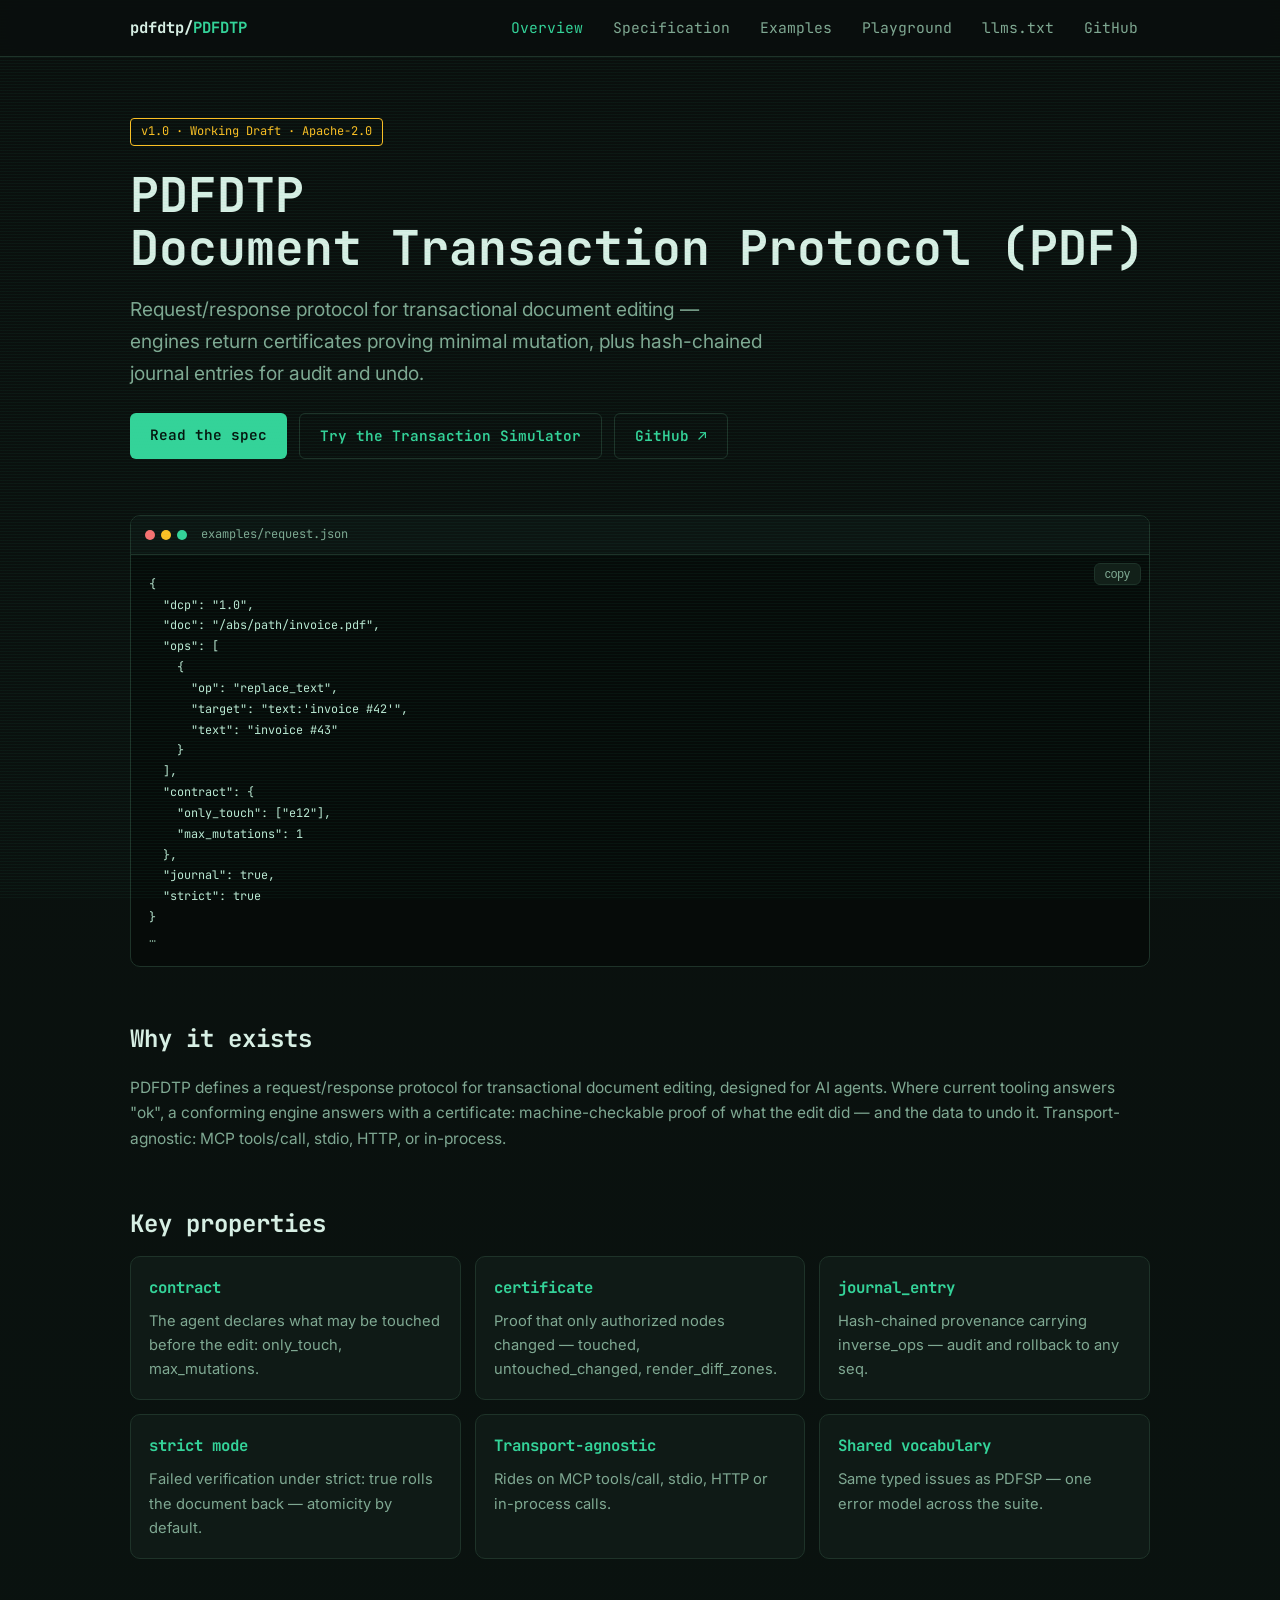
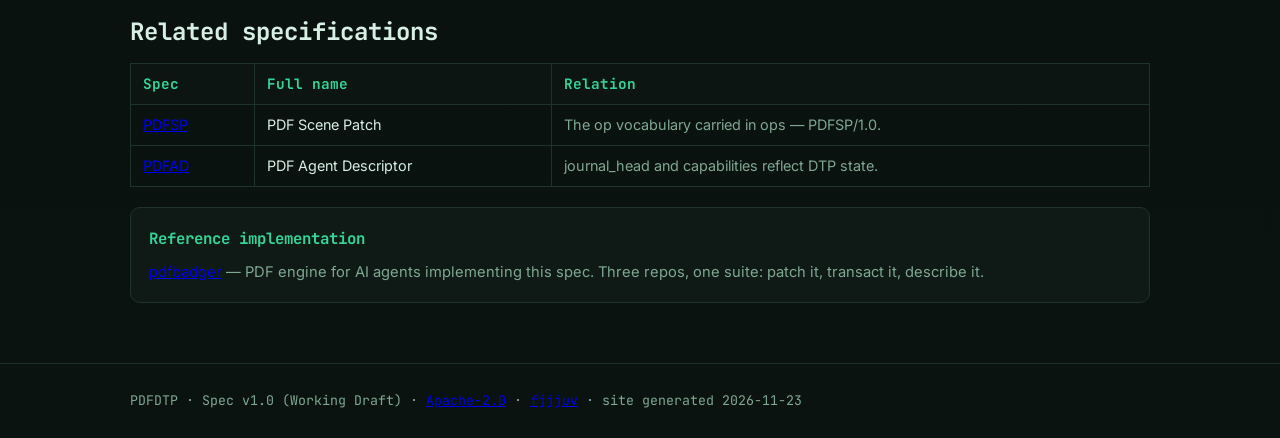
==== index.html @ 7b794528 "site v2: transaction simulator, assets separes, identite ledger" ====
<!DOCTYPE html><html lang="en"><head>
<meta charset="utf-8"><meta name="viewport" content="width=device-width,initial-scale=1">
<title>Document Transaction Protocol (PDF) — PDFDTP specification</title>
<meta name="description" content="Request/response protocol for transactional document editing — engines return certificates proving minimal mutation, plus hash-chained journal entries for audit and undo.">
<meta name="keywords" content="PDF, transaction protocol, certificate, journal, audit, rollback, AI agents, MCP, specification, pdfdtp">
<meta name="author" content="fjjjuv">
<meta name="robots" content="index,follow,max-image-preview:large">
<link rel="canonical" href="https://fjjjuv.github.io/pdfdtp/">
<meta property="og:type" content="article"><meta property="og:title" content="Document Transaction Protocol (PDF) — PDFDTP specification">
<meta property="og:description" content="Request/response protocol for transactional document editing — engines return certificates proving minimal mutation, plus hash-chained journal entries for audit and undo."><meta property="og:url" content="https://fjjjuv.github.io/pdfdtp/">
<meta name="twitter:card" content="summary"><meta name="twitter:title" content="Document Transaction Protocol (PDF) — PDFDTP specification">
<script type="application/ld+json">{"@context":"https://schema.org","@type":"TechArticle","headline":"Document Transaction Protocol (PDF)","description":"Request/response protocol for transactional document editing — engines return certificates proving minimal mutation, plus hash-chained journal entries for audit and undo.","author":{"@type":"Person","name":"fjjjuv","url":"https://github.com/fjjjuv"},"license":"https://www.apache.org/licenses/LICENSE-2.0","codeRepository":"https://github.com/fjjjuv/pdfdtp","version":"1.0","inLanguage":"en"}</script>
<link rel="stylesheet" href="assets/style.css">
<link rel="preconnect" href="https://fonts.googleapis.com">
<link href="https://fonts.googleapis.com/css2?family=Inter:wght@400;600;700&family=JetBrains+Mono:wght@400;700&display=swap" rel="stylesheet">
</head><body>
<nav><div class="wrap"><a class="brand" href="index.html"><b>pdfdtp/</b>PDFDTP</a><div class="spacer"></div><a class="link active" href="index.html">Overview</a><a class="link" href="spec.html">Specification</a><a class="link" href="examples.html">Examples</a><a class="link" href="playground.html">Playground</a><a class="link" href="llms.txt">llms.txt</a><a class="link" href="https://github.com/fjjjuv/pdfdtp">GitHub</a><button class="burger" aria-label="menu">≡</button></div></nav>
<header class="hero"><div class="wrap">
<div class="kicker" style="display:none"></div>
<div class="badge">v1.0 · Working Draft · Apache-2.0</div>
<h1>PDFDTP<br><span class="grad">Document Transaction Protocol (PDF)</span></h1>
<p class="lede">Request/response protocol for transactional document editing — engines return certificates proving minimal mutation, plus hash-chained journal entries for audit and undo.</p>
<div class="cta"><a class="btn pri" href="spec.html">Read the spec</a><a class="btn sec" href="playground.html">Try the Transaction Simulator</a><a class="btn sec" href="https://github.com/fjjjuv/pdfdtp">GitHub ↗</a></div>
</div></header>
<section class="wrap"><div class="term"><div class="bar"><span class="dot" style="background:#f87171"></span><span class="dot" style="background:#fbbf24"></span><span class="dot" style="background:#34d399"></span><span style="margin-left:8px">examples/request.json</span></div><pre><code>{
  "dcp": "1.0",
  "doc": "/abs/path/invoice.pdf",
  "ops": [
    {
      "op": "replace_text",
      "target": "text:'invoice #42'",
      "text": "invoice #43"
    }
  ],
  "contract": {
    "only_touch": ["e12"],
    "max_mutations": 1
  },
  "journal": true,
  "strict": true
}&nbsp;
<span class='mut'>…</span></code></pre></div></section>
<section class="wrap"><h2>Why it exists</h2><p class="mut">PDFDTP defines a request/response protocol for transactional document editing, designed for AI agents. Where current tooling answers "ok", a conforming engine answers with a certificate: machine-checkable proof of what the edit did — and the data to undo it. Transport-agnostic: MCP tools/call, stdio, HTTP, or in-process.</p>
<h2>Key properties</h2><div class="grid"><div class="card"><h3>contract</h3><p>The agent declares what may be touched before the edit: only_touch, max_mutations.</p></div><div class="card"><h3>certificate</h3><p>Proof that only authorized nodes changed — touched, untouched_changed, render_diff_zones.</p></div><div class="card"><h3>journal_entry</h3><p>Hash-chained provenance carrying inverse_ops — audit and rollback to any seq.</p></div><div class="card"><h3>strict mode</h3><p>Failed verification under strict: true rolls the document back — atomicity by default.</p></div><div class="card"><h3>Transport-agnostic</h3><p>Rides on MCP tools/call, stdio, HTTP or in-process calls.</p></div><div class="card"><h3>Shared vocabulary</h3><p>Same typed issues as PDFSP — one error model across the suite.</p></div></div></section>
<section class="wrap"><h2>Related specifications</h2><div class="tblwrap"><table><tr><th>Spec</th><th>Full name</th><th>Relation</th></tr><tr><td><a href="https://github.com/fjjjuv/pdfsp">PDFSP</a></td><td>PDF Scene Patch</td><td class="mut">The op vocabulary carried in ops — PDFSP/1.0.</td></tr><tr><td><a href="https://github.com/fjjjuv/pdfad">PDFAD</a></td><td>PDF Agent Descriptor</td><td class="mut">journal_head and capabilities reflect DTP state.</td></tr></table></div>
<div class="card" style="margin-top:20px"><h3>Reference implementation</h3><p><a href="https://github.com/fjjjuv/pdfbadger">pdfbadger</a> — PDF engine for AI agents implementing this spec. Three repos, one suite: patch it, transact it, describe it.</p></div></section>
<footer><div class="wrap">PDFDTP · Spec v1.0 (Working Draft) · <a href="https://github.com/fjjjuv/pdfdtp/blob/main/LICENSE">Apache-2.0</a> · <a href="https://github.com/fjjjuv">fjjjuv</a> · site generated 2026-11-23</div></footer>
<script src="assets/main.js"></script></body></html>
---- assets/style.css ----
:root{
  --bg:#0a0f0d; --card:#0f1a16; --bd:#1e3329; --fg:#d7efe4; --mut:#7fa892;
  --acc:#34d399; --acc2:#fbbf24; --err:#f87171;
  --mono:'JetBrains Mono',ui-monospace,SFMono-Regular,Menlo,Consolas,monospace;
}
*{box-sizing:border-box}
body{margin:0;font:15.5px/1.65 'Inter',-apple-system,Segoe UI,Roboto,sans-serif;color:var(--fg);
  background:linear-gradient(180deg,#0a0f0d 0%,#0a1310 100%)}
body::before{content:"";position:fixed;inset:0;pointer-events:none;opacity:.05;
  background:repeating-linear-gradient(0deg,transparent 0 2px,#34d399 2px 3px)}
.wrap{max-width:1060px;margin:0 auto;padding:0 20px}
nav{position:sticky;top:0;z-index:50;background:rgba(10,15,13,.85);backdrop-filter:blur(10px);border-bottom:1px solid var(--bd)}
nav .wrap{display:flex;align-items:center;gap:6px;height:56px}
.brand{font-family:var(--mono);font-weight:700;color:var(--acc);text-decoration:none}
.brand b{color:var(--fg)}
nav a.link{color:var(--mut);text-decoration:none;padding:6px 12px;border-radius:6px;font-size:.92rem;font-family:var(--mono)}
nav a.link:hover{color:var(--acc)}nav a.link.active{color:var(--acc)}
.spacer{flex:1}
.burger{display:none;background:none;border:1px solid var(--bd);border-radius:6px;color:var(--fg);font-size:1.2rem;padding:4px 10px;cursor:pointer}
.hero{padding:60px 0 36px}
.prompt{font-family:var(--mono);color:var(--acc);font-size:.85rem;margin-bottom:10px}
.badge{display:inline-block;font-family:var(--mono);font-size:.75rem;color:var(--acc2);border:1px solid var(--acc2);border-radius:4px;padding:3px 10px;margin-bottom:14px}
h1{font-size:clamp(2rem,5vw,3rem);line-height:1.1;margin:.2em 0;font-family:var(--mono)}
h1 .acc{color:var(--acc)}
.lede{color:var(--mut);font-size:clamp(1rem,2.4vw,1.2rem);max-width:640px}
.cta{display:flex;gap:12px;margin-top:24px;flex-wrap:wrap}
.btn{display:inline-block;padding:10px 20px;border-radius:6px;text-decoration:none;font-family:var(--mono);font-weight:600;font-size:.9rem;transition:.15s}
.btn.pri{background:var(--acc);color:#04140d}
.btn.sec{border:1px solid var(--bd);color:var(--acc)}
.btn:hover{transform:translateY(-2px)}
.grid{display:grid;gap:14px;grid-template-columns:repeat(auto-fit,minmax(250px,1fr))}
.card{background:var(--card);border:1px solid var(--bd);border-radius:10px;padding:18px}
.card h3{margin:0 0 8px;font-size:.98rem;color:var(--acc);font-family:var(--mono)}
.card p{margin:0;color:var(--mut);font-size:.92rem}
.term{background:#060b09;border:1px solid var(--bd);border-radius:10px;overflow:hidden;margin:20px 0}
.term .bar{display:flex;align-items:center;gap:6px;padding:9px 14px;background:#0c1512;border-bottom:1px solid var(--bd);font-family:var(--mono);font-size:.75rem;color:var(--mut)}
.term .dot{width:10px;height:10px;border-radius:50%}
pre{margin:0;padding:18px;overflow:auto;font-size:.84rem;line-height:1.55;color:#b9e8d2}
code,pre{font-family:var(--mono)}
code{background:#122019;padding:.15em .4em;border-radius:4px;font-size:.88em}
pre code{background:none;padding:0}
h2{font-size:1.5rem;margin:2.2em 0 .5em;font-family:var(--mono)}
.mut{color:var(--mut)}
.tblwrap{overflow-x:auto}
table{border-collapse:collapse;width:100%;font-size:.9rem}
td,th{border:1px solid var(--bd);padding:8px 12px;text-align:left;vertical:top}
th{background:#0c1512;color:var(--acc);font-family:var(--mono)}
footer{margin-top:60px;border-top:1px solid var(--bd);padding:26px 0;color:var(--mut);font-size:.83rem;font-family:var(--mono)}
.layout{display:grid;grid-template-columns:230px 1fr;gap:40px;padding-top:30px}
.toc{position:sticky;top:76px;align-self:start;max-height:calc(100vh - 96px);overflow:auto;font-size:.83rem;font-family:var(--mono)}
.toc a{display:block;color:var(--mut);text-decoration:none;padding:4px 10px;border-left:2px solid var(--bd)}
.toc a.on{color:var(--acc);border-left-color:var(--acc)}
.toc a.l3{padding-left:24px;font-size:.8rem}
article h2{border-bottom:1px solid var(--bd);padding-bottom:.3rem}
article a{color:var(--acc)}
.copy{position:relative}
.copy button{position:absolute;top:8px;right:8px;background:#122019;border:1px solid var(--bd);color:var(--mut);border-radius:6px;padding:3px 10px;font-size:.75rem;cursor:pointer}
.copy button:hover{color:var(--fg)}
.flow{display:flex;flex-direction:column;gap:10px;margin:22px 0}
.fstep{display:flex;align-items:center;gap:14px;border:1px solid var(--bd);border-radius:8px;padding:12px 16px;transition:.35s;opacity:.45}
.fstep .n{font-family:var(--mono);color:var(--mut);font-size:.8rem;min-width:26px}
.fstep.on{opacity:1;border-color:var(--acc);box-shadow:0 0 16px #34d39922}
.fstep.on .n{color:var(--acc)}
.cert{border:1px solid var(--acc);border-radius:10px;padding:16px;margin-top:16px;display:none}
.cert.show{display:block;animation:pop .4s}
@keyframes pop{from{opacity:0;transform:translateY(8px)}to{opacity:1}}
button.run{background:var(--acc);border:none;color:#04140d;font-family:var(--mono);font-weight:700;padding:12px 24px;border-radius:6px;cursor:pointer;font-size:.95rem}
button.run:disabled{opacity:.5;cursor:default}
@media (max-width:820px){
  .layout{grid-template-columns:1fr}
  .toc{position:static;max-height:none}
  nav a.link{display:none}
  nav.open .wrap{flex-wrap:wrap;padding:8px 0;height:auto}
  nav.open a.link{display:block;width:100%}
  .burger{display:block}
}
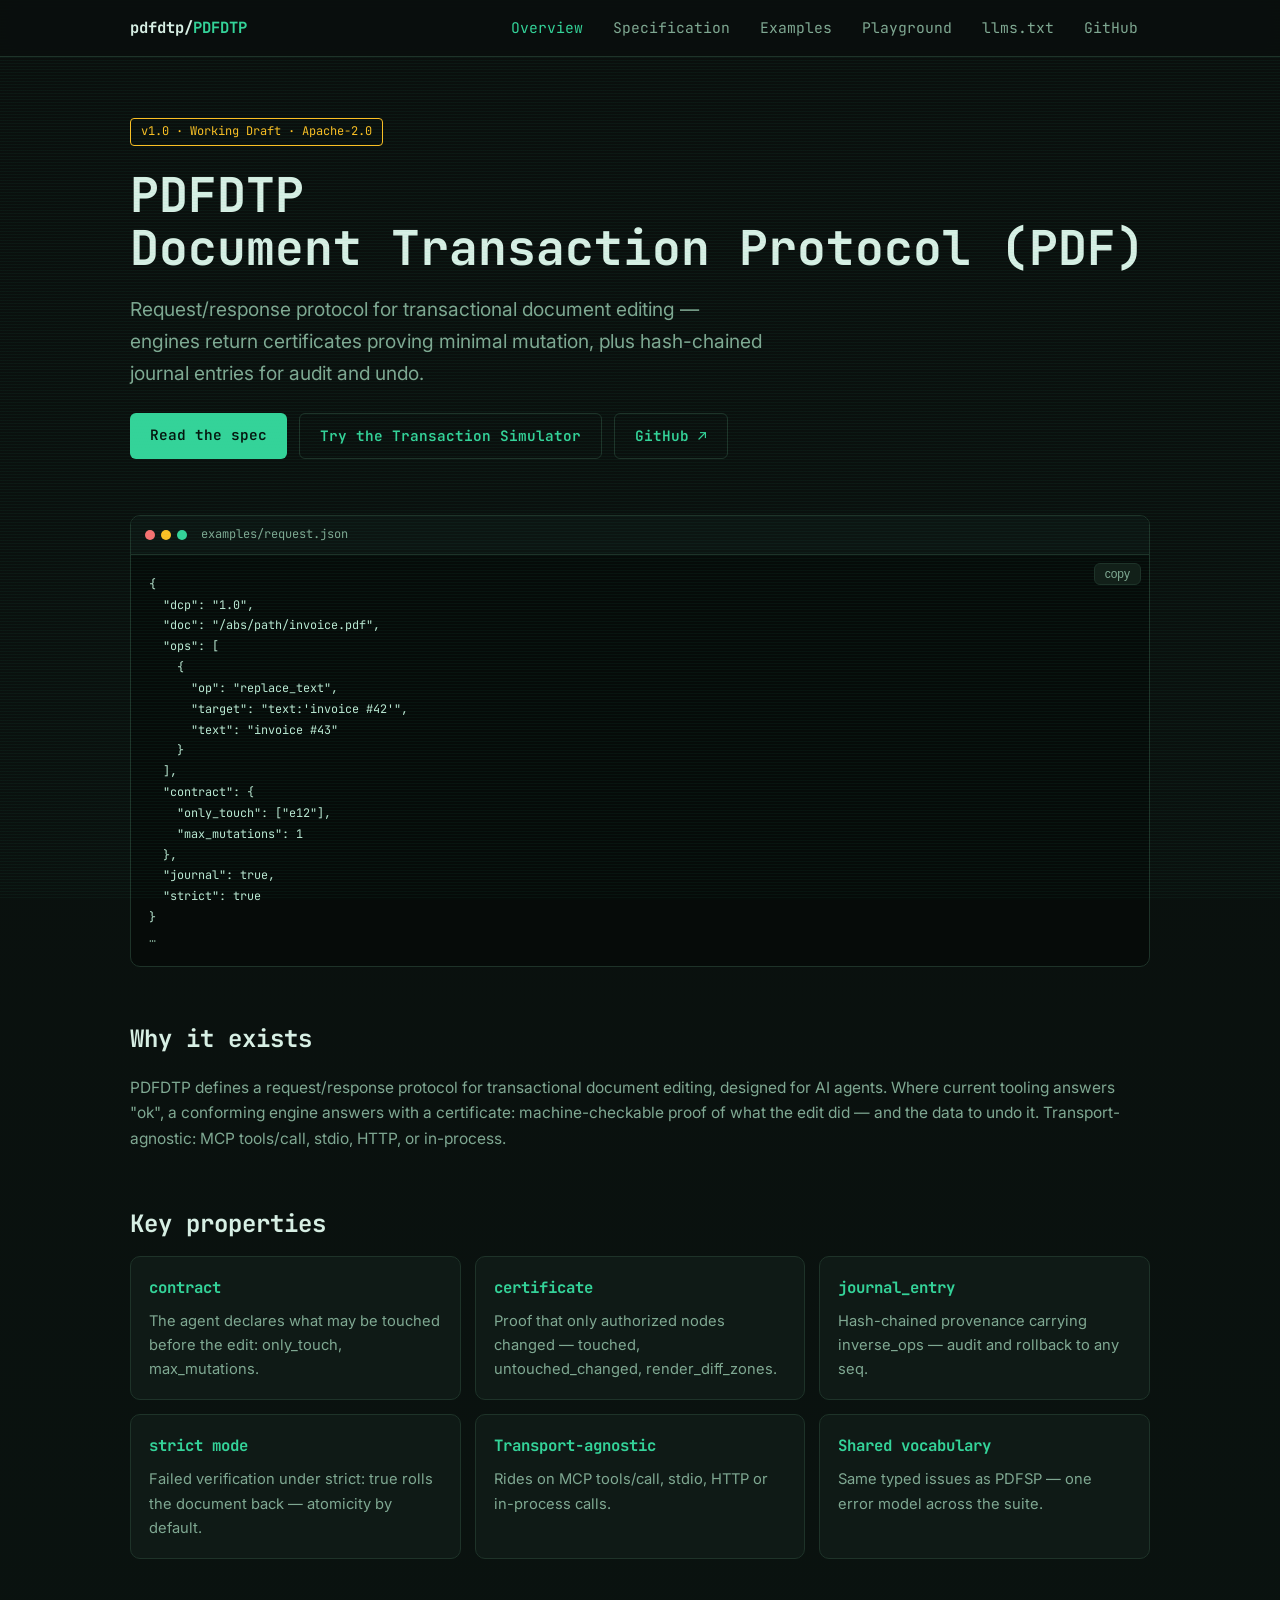
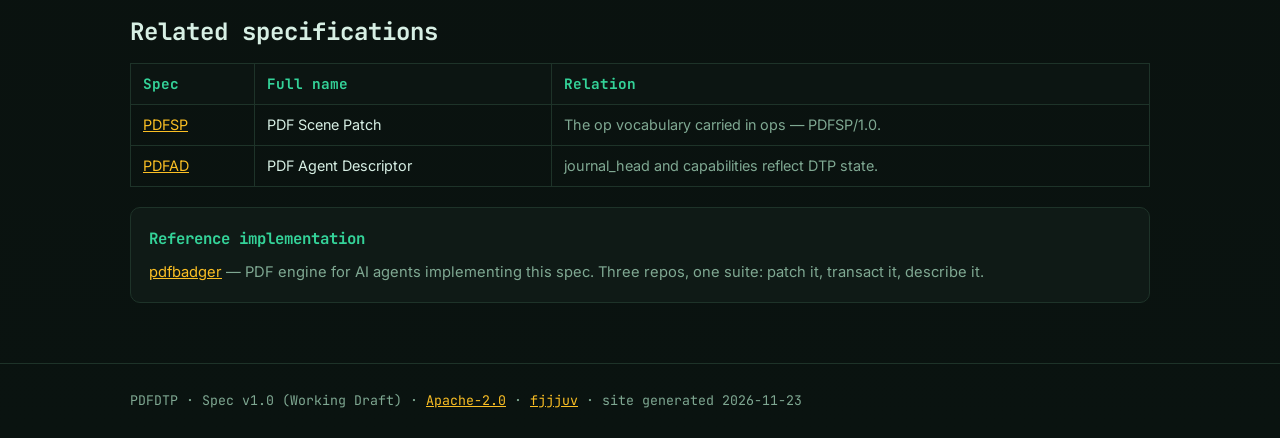
==== commit 00418cc0: "fix: JSON visible sur pdfad (fond sombre), steps lisibles, favicons" ====
--- a/index.html
+++ b/index.html
@@ -1,5 +1,6 @@
 <!DOCTYPE html><html lang="en"><head>
 <meta charset="utf-8"><meta name="viewport" content="width=device-width,initial-scale=1">
+<link rel="icon" href="data:image/svg+xml,%3Csvg xmlns='http://www.w3.org/2000/svg' viewBox='0 0 32 32'%3E%3Crect width='32' height='32' rx='7' fill='%2334d399'/%3E%3Ctext x='16' y='22' font-family='monospace' font-size='17' font-weight='bold' text-anchor='middle' fill='%230a0f14'%3EP%3C/text%3E%3C/svg%3E">
 <title>Document Transaction Protocol (PDF) — PDFDTP specification</title>
 <meta name="description" content="Request/response protocol for transactional document editing — engines return certificates proving minimal mutation, plus hash-chained journal entries for audit and undo.">
 <meta name="keywords" content="PDF, transaction protocol, certificate, journal, audit, rollback, AI agents, MCP, specification, pdfdtp">
--- a/assets/style.css
+++ b/assets/style.css
@@ -9,6 +9,7 @@
   background:linear-gradient(180deg,#0a0f0d 0%,#0a1310 100%)}
 body::before{content:"";position:fixed;inset:0;pointer-events:none;opacity:.05;
   background:repeating-linear-gradient(0deg,transparent 0 2px,#34d399 2px 3px)}
+a{color:var(--acc2)}a:visited{color:#f59e0b}a:hover{filter:brightness(1.2)}
 .wrap{max-width:1060px;margin:0 auto;padding:0 20px}
 nav{position:sticky;top:0;z-index:50;background:rgba(10,15,13,.85);backdrop-filter:blur(10px);border-bottom:1px solid var(--bd)}
 nav .wrap{display:flex;align-items:center;gap:6px;height:56px}
@@ -53,12 +54,12 @@
 .toc a.on{color:var(--acc);border-left-color:var(--acc)}
 .toc a.l3{padding-left:24px;font-size:.8rem}
 article h2{border-bottom:1px solid var(--bd);padding-bottom:.3rem}
-article a{color:var(--acc)}
+article a{color:var(--acc2)}
 .copy{position:relative}
 .copy button{position:absolute;top:8px;right:8px;background:#122019;border:1px solid var(--bd);color:var(--mut);border-radius:6px;padding:3px 10px;font-size:.75rem;cursor:pointer}
 .copy button:hover{color:var(--fg)}
 .flow{display:flex;flex-direction:column;gap:10px;margin:22px 0}
-.fstep{display:flex;align-items:center;gap:14px;border:1px solid var(--bd);border-radius:8px;padding:12px 16px;transition:.35s;opacity:.45}
+.fstep{display:flex;align-items:center;gap:14px;border:1px solid var(--bd);border-radius:8px;padding:12px 16px;transition:.35s;opacity:.75}
 .fstep .n{font-family:var(--mono);color:var(--mut);font-size:.8rem;min-width:26px}
 .fstep.on{opacity:1;border-color:var(--acc);box-shadow:0 0 16px #34d39922}
 .fstep.on .n{color:var(--acc)}
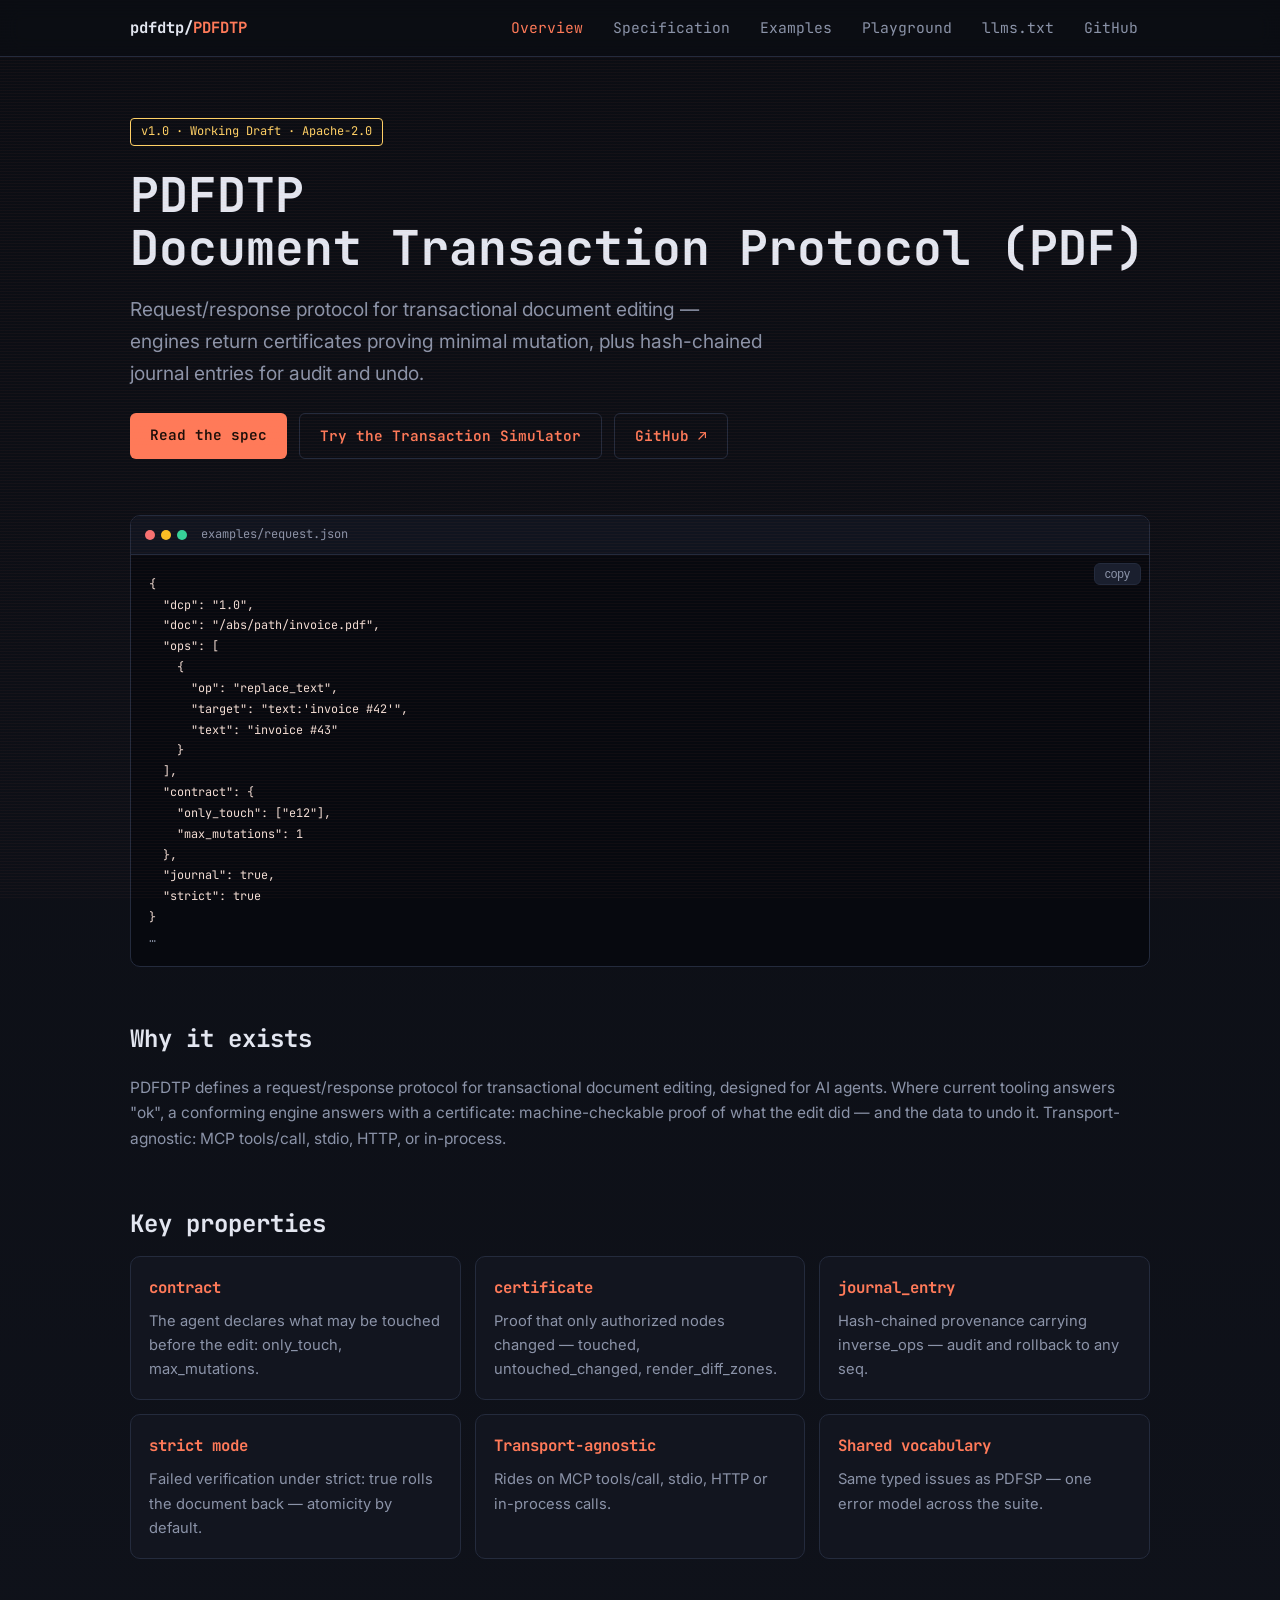
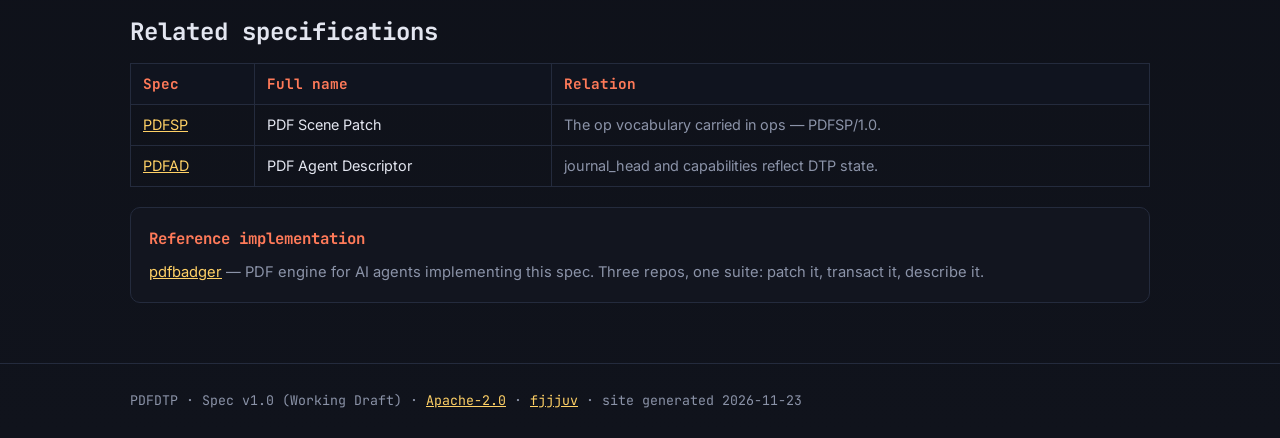
==== commit b245b9aa: "Restyle site: slate + coral theme" ====
--- a/index.html
+++ b/index.html
@@ -1,6 +1,6 @@
 <!DOCTYPE html><html lang="en"><head>
 <meta charset="utf-8"><meta name="viewport" content="width=device-width,initial-scale=1">
-<link rel="icon" href="data:image/svg+xml,%3Csvg xmlns='http://www.w3.org/2000/svg' viewBox='0 0 32 32'%3E%3Crect width='32' height='32' rx='7' fill='%2334d399'/%3E%3Ctext x='16' y='22' font-family='monospace' font-size='17' font-weight='bold' text-anchor='middle' fill='%230a0f14'%3EP%3C/text%3E%3C/svg%3E">
+<link rel="icon" href="data:image/svg+xml,%3Csvg xmlns='http://www.w3.org/2000/svg' viewBox='0 0 32 32'%3E%3Crect width='32' height='32' rx='7' fill='%23ff7a59'/%3E%3Ctext x='16' y='22' font-family='monospace' font-size='17' font-weight='bold' text-anchor='middle' fill='%230a0f14'%3EP%3C/text%3E%3C/svg%3E">
 <title>Document Transaction Protocol (PDF) — PDFDTP specification</title>
 <meta name="description" content="Request/response protocol for transactional document editing — engines return certificates proving minimal mutation, plus hash-chained journal entries for audit and undo.">
 <meta name="keywords" content="PDF, transaction protocol, certificate, journal, audit, rollback, AI agents, MCP, specification, pdfdtp">
@@ -11,7 +11,7 @@
 <meta property="og:description" content="Request/response protocol for transactional document editing — engines return certificates proving minimal mutation, plus hash-chained journal entries for audit and undo."><meta property="og:url" content="https://fjjjuv.github.io/pdfdtp/">
 <meta name="twitter:card" content="summary"><meta name="twitter:title" content="Document Transaction Protocol (PDF) — PDFDTP specification">
 <script type="application/ld+json">{"@context":"https://schema.org","@type":"TechArticle","headline":"Document Transaction Protocol (PDF)","description":"Request/response protocol for transactional document editing — engines return certificates proving minimal mutation, plus hash-chained journal entries for audit and undo.","author":{"@type":"Person","name":"fjjjuv","url":"https://github.com/fjjjuv"},"license":"https://www.apache.org/licenses/LICENSE-2.0","codeRepository":"https://github.com/fjjjuv/pdfdtp","version":"1.0","inLanguage":"en"}</script>
-<link rel="stylesheet" href="assets/style.css">
+<link rel="stylesheet" href="assets/style.css?v=4">
 <link rel="preconnect" href="https://fonts.googleapis.com">
 <link href="https://fonts.googleapis.com/css2?family=Inter:wght@400;600;700&family=JetBrains+Mono:wght@400;700&display=swap" rel="stylesheet">
 </head><body>
--- a/assets/style.css
+++ b/assets/style.css
@@ -1,17 +1,17 @@
 
 :root{
-  --bg:#0a0f0d; --card:#0f1a16; --bd:#1e3329; --fg:#d7efe4; --mut:#7fa892;
-  --acc:#34d399; --acc2:#fbbf24; --err:#f87171;
+  --bg:#0b0d13; --card:#12151f; --bd:#242b3d; --fg:#e3e6f0; --mut:#8b93a8;
+  --acc:#ff7a59; --acc2:#ffd166; --err:#f87171;
   --mono:'JetBrains Mono',ui-monospace,SFMono-Regular,Menlo,Consolas,monospace;
 }
 *{box-sizing:border-box}
 body{margin:0;font:15.5px/1.65 'Inter',-apple-system,Segoe UI,Roboto,sans-serif;color:var(--fg);
-  background:linear-gradient(180deg,#0a0f0d 0%,#0a1310 100%)}
-body::before{content:"";position:fixed;inset:0;pointer-events:none;opacity:.05;
-  background:repeating-linear-gradient(0deg,transparent 0 2px,#34d399 2px 3px)}
-a{color:var(--acc2)}a:visited{color:#f59e0b}a:hover{filter:brightness(1.2)}
+  background:linear-gradient(180deg,#0b0d13 0%,#10131c 100%)}
+body::before{content:"";position:fixed;inset:0;pointer-events:none;opacity:.04;
+  background:repeating-linear-gradient(0deg,transparent 0 2px,#ff7a59 2px 3px)}
+a{color:var(--acc2)}a:visited{color:#eab308}a:hover{filter:brightness(1.15)}
 .wrap{max-width:1060px;margin:0 auto;padding:0 20px}
-nav{position:sticky;top:0;z-index:50;background:rgba(10,15,13,.85);backdrop-filter:blur(10px);border-bottom:1px solid var(--bd)}
+nav{position:sticky;top:0;z-index:50;background:rgba(11,13,19,.85);backdrop-filter:blur(10px);border-bottom:1px solid var(--bd)}
 nav .wrap{display:flex;align-items:center;gap:6px;height:56px}
 .brand{font-family:var(--mono);font-weight:700;color:var(--acc);text-decoration:none}
 .brand b{color:var(--fg)}
@@ -27,26 +27,26 @@
 .lede{color:var(--mut);font-size:clamp(1rem,2.4vw,1.2rem);max-width:640px}
 .cta{display:flex;gap:12px;margin-top:24px;flex-wrap:wrap}
 .btn{display:inline-block;padding:10px 20px;border-radius:6px;text-decoration:none;font-family:var(--mono);font-weight:600;font-size:.9rem;transition:.15s}
-.btn.pri{background:var(--acc);color:#04140d}
+.btn.pri{background:var(--acc);color:#1a0d08}
 .btn.sec{border:1px solid var(--bd);color:var(--acc)}
 .btn:hover{transform:translateY(-2px)}
 .grid{display:grid;gap:14px;grid-template-columns:repeat(auto-fit,minmax(250px,1fr))}
 .card{background:var(--card);border:1px solid var(--bd);border-radius:10px;padding:18px}
 .card h3{margin:0 0 8px;font-size:.98rem;color:var(--acc);font-family:var(--mono)}
 .card p{margin:0;color:var(--mut);font-size:.92rem}
-.term{background:#060b09;border:1px solid var(--bd);border-radius:10px;overflow:hidden;margin:20px 0}
-.term .bar{display:flex;align-items:center;gap:6px;padding:9px 14px;background:#0c1512;border-bottom:1px solid var(--bd);font-family:var(--mono);font-size:.75rem;color:var(--mut)}
+.term{background:#07090f;border:1px solid var(--bd);border-radius:10px;overflow:hidden;margin:20px 0}
+.term .bar{display:flex;align-items:center;gap:6px;padding:9px 14px;background:#10141f;border-bottom:1px solid var(--bd);font-family:var(--mono);font-size:.75rem;color:var(--mut)}
 .term .dot{width:10px;height:10px;border-radius:50%}
-pre{margin:0;padding:18px;overflow:auto;font-size:.84rem;line-height:1.55;color:#b9e8d2}
+pre{margin:0;padding:18px;overflow:auto;font-size:.84rem;line-height:1.55;color:#f2dcd3}
 code,pre{font-family:var(--mono)}
-code{background:#122019;padding:.15em .4em;border-radius:4px;font-size:.88em}
+code{background:#1a1f2e;padding:.15em .4em;border-radius:4px;font-size:.88em}
 pre code{background:none;padding:0}
 h2{font-size:1.5rem;margin:2.2em 0 .5em;font-family:var(--mono)}
 .mut{color:var(--mut)}
 .tblwrap{overflow-x:auto}
 table{border-collapse:collapse;width:100%;font-size:.9rem}
 td,th{border:1px solid var(--bd);padding:8px 12px;text-align:left;vertical:top}
-th{background:#0c1512;color:var(--acc);font-family:var(--mono)}
+th{background:#10141f;color:var(--acc);font-family:var(--mono)}
 footer{margin-top:60px;border-top:1px solid var(--bd);padding:26px 0;color:var(--mut);font-size:.83rem;font-family:var(--mono)}
 .layout{display:grid;grid-template-columns:230px 1fr;gap:40px;padding-top:30px}
 .toc{position:sticky;top:76px;align-self:start;max-height:calc(100vh - 96px);overflow:auto;font-size:.83rem;font-family:var(--mono)}
@@ -56,17 +56,17 @@
 article h2{border-bottom:1px solid var(--bd);padding-bottom:.3rem}
 article a{color:var(--acc2)}
 .copy{position:relative}
-.copy button{position:absolute;top:8px;right:8px;background:#122019;border:1px solid var(--bd);color:var(--mut);border-radius:6px;padding:3px 10px;font-size:.75rem;cursor:pointer}
+.copy button{position:absolute;top:8px;right:8px;background:#1a1f2e;border:1px solid var(--bd);color:var(--mut);border-radius:6px;padding:3px 10px;font-size:.75rem;cursor:pointer}
 .copy button:hover{color:var(--fg)}
 .flow{display:flex;flex-direction:column;gap:10px;margin:22px 0}
 .fstep{display:flex;align-items:center;gap:14px;border:1px solid var(--bd);border-radius:8px;padding:12px 16px;transition:.35s;opacity:.75}
 .fstep .n{font-family:var(--mono);color:var(--mut);font-size:.8rem;min-width:26px}
-.fstep.on{opacity:1;border-color:var(--acc);box-shadow:0 0 16px #34d39922}
+.fstep.on{opacity:1;border-color:var(--acc);box-shadow:0 0 16px #ff7a5929}
 .fstep.on .n{color:var(--acc)}
 .cert{border:1px solid var(--acc);border-radius:10px;padding:16px;margin-top:16px;display:none}
 .cert.show{display:block;animation:pop .4s}
 @keyframes pop{from{opacity:0;transform:translateY(8px)}to{opacity:1}}
-button.run{background:var(--acc);border:none;color:#04140d;font-family:var(--mono);font-weight:700;padding:12px 24px;border-radius:6px;cursor:pointer;font-size:.95rem}
+button.run{background:var(--acc);border:none;color:#1a0d08;font-family:var(--mono);font-weight:700;padding:12px 24px;border-radius:6px;cursor:pointer;font-size:.95rem}
 button.run:disabled{opacity:.5;cursor:default}
 @media (max-width:820px){
   .layout{grid-template-columns:1fr}
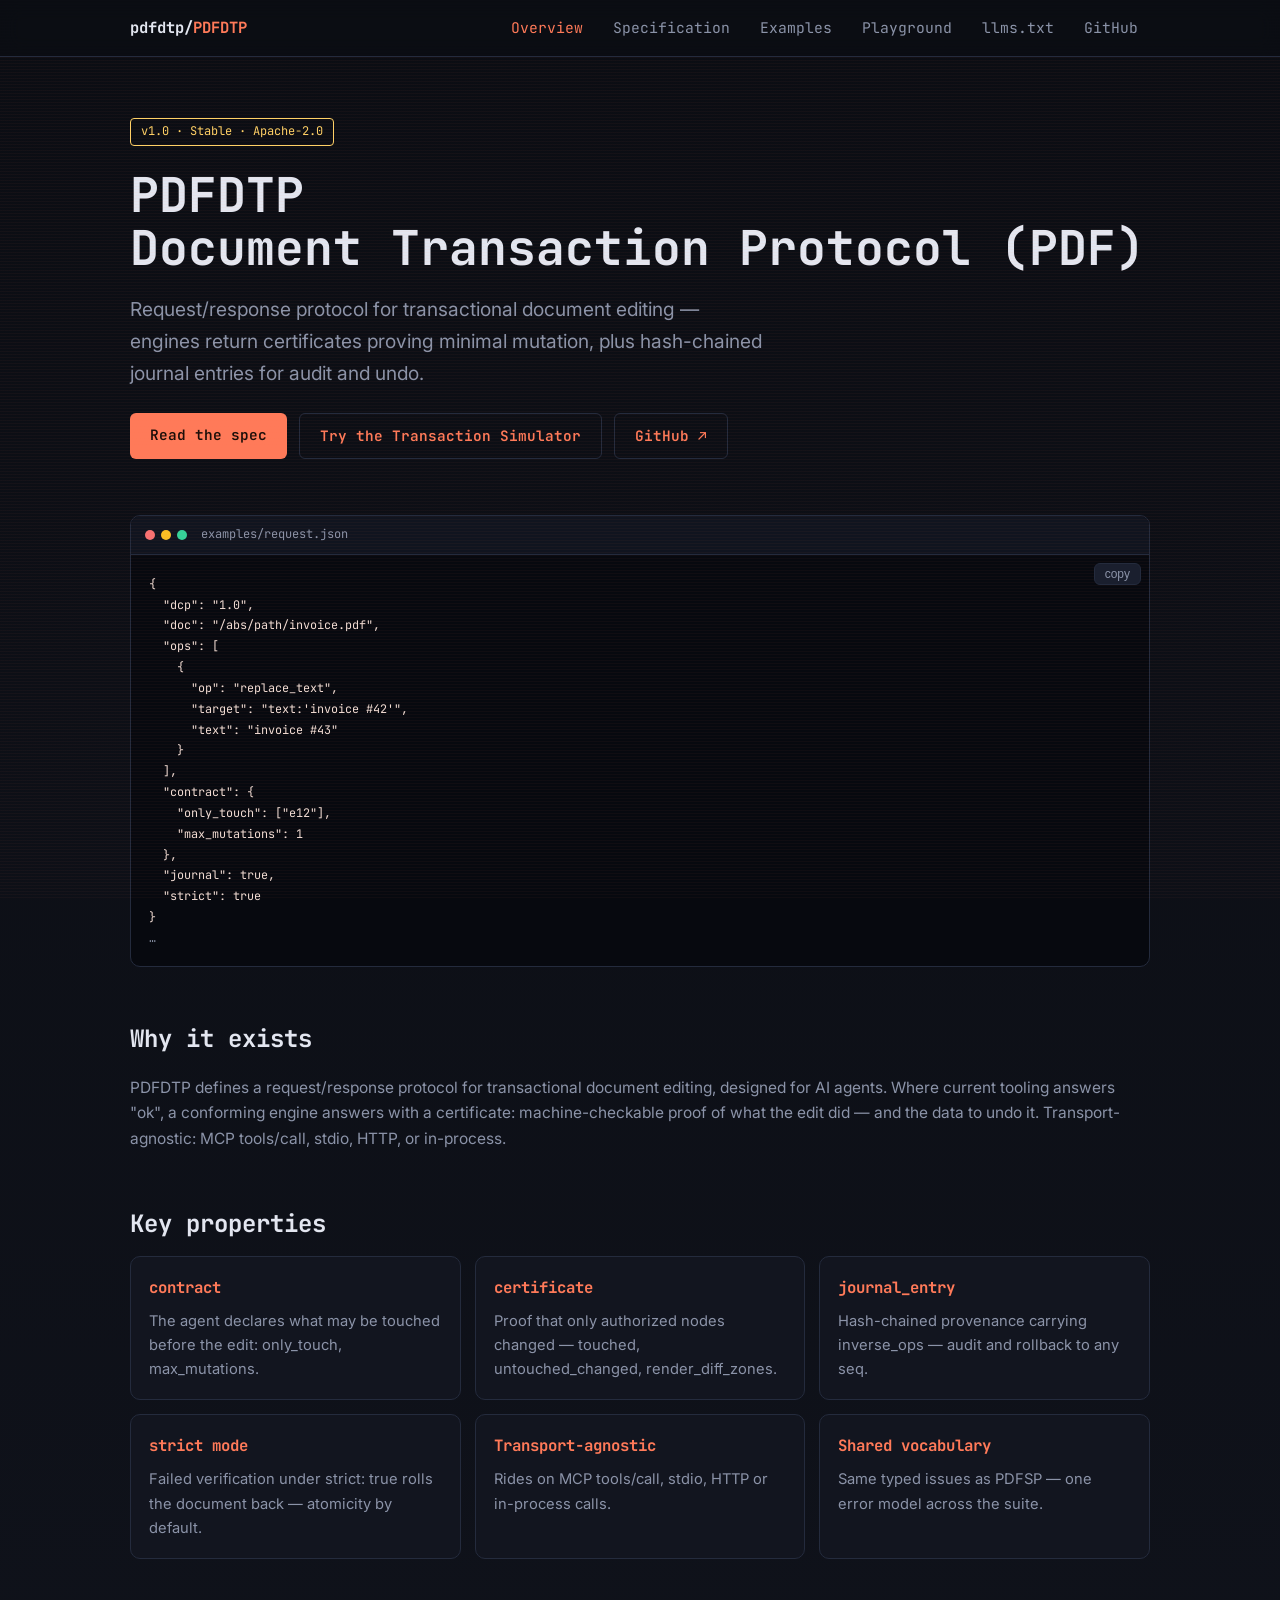
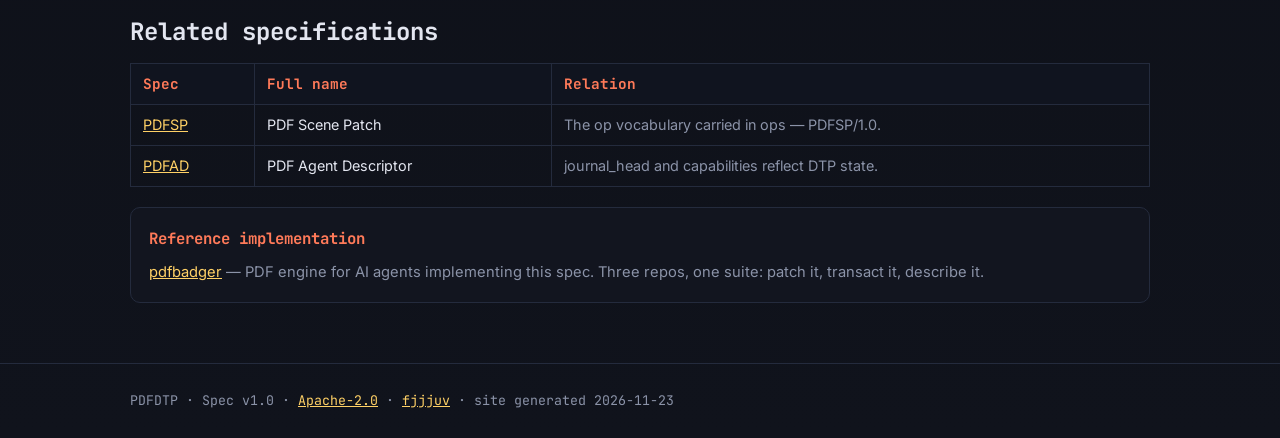
==== commit 40580690: "Sites: stable v1.0 status" ====
--- a/index.html
+++ b/index.html
@@ -18,7 +18,7 @@
 <nav><div class="wrap"><a class="brand" href="index.html"><b>pdfdtp/</b>PDFDTP</a><div class="spacer"></div><a class="link active" href="index.html">Overview</a><a class="link" href="spec.html">Specification</a><a class="link" href="examples.html">Examples</a><a class="link" href="playground.html">Playground</a><a class="link" href="llms.txt">llms.txt</a><a class="link" href="https://github.com/fjjjuv/pdfdtp">GitHub</a><button class="burger" aria-label="menu">≡</button></div></nav>
 <header class="hero"><div class="wrap">
 <div class="kicker" style="display:none"></div>
-<div class="badge">v1.0 · Working Draft · Apache-2.0</div>
+<div class="badge">v1.0 · Stable · Apache-2.0</div>
 <h1>PDFDTP<br><span class="grad">Document Transaction Protocol (PDF)</span></h1>
 <p class="lede">Request/response protocol for transactional document editing — engines return certificates proving minimal mutation, plus hash-chained journal entries for audit and undo.</p>
 <div class="cta"><a class="btn pri" href="spec.html">Read the spec</a><a class="btn sec" href="playground.html">Try the Transaction Simulator</a><a class="btn sec" href="https://github.com/fjjjuv/pdfdtp">GitHub ↗</a></div>
@@ -45,5 +45,5 @@
 <h2>Key properties</h2><div class="grid"><div class="card"><h3>contract</h3><p>The agent declares what may be touched before the edit: only_touch, max_mutations.</p></div><div class="card"><h3>certificate</h3><p>Proof that only authorized nodes changed — touched, untouched_changed, render_diff_zones.</p></div><div class="card"><h3>journal_entry</h3><p>Hash-chained provenance carrying inverse_ops — audit and rollback to any seq.</p></div><div class="card"><h3>strict mode</h3><p>Failed verification under strict: true rolls the document back — atomicity by default.</p></div><div class="card"><h3>Transport-agnostic</h3><p>Rides on MCP tools/call, stdio, HTTP or in-process calls.</p></div><div class="card"><h3>Shared vocabulary</h3><p>Same typed issues as PDFSP — one error model across the suite.</p></div></div></section>
 <section class="wrap"><h2>Related specifications</h2><div class="tblwrap"><table><tr><th>Spec</th><th>Full name</th><th>Relation</th></tr><tr><td><a href="https://github.com/fjjjuv/pdfsp">PDFSP</a></td><td>PDF Scene Patch</td><td class="mut">The op vocabulary carried in ops — PDFSP/1.0.</td></tr><tr><td><a href="https://github.com/fjjjuv/pdfad">PDFAD</a></td><td>PDF Agent Descriptor</td><td class="mut">journal_head and capabilities reflect DTP state.</td></tr></table></div>
 <div class="card" style="margin-top:20px"><h3>Reference implementation</h3><p><a href="https://github.com/fjjjuv/pdfbadger">pdfbadger</a> — PDF engine for AI agents implementing this spec. Three repos, one suite: patch it, transact it, describe it.</p></div></section>
-<footer><div class="wrap">PDFDTP · Spec v1.0 (Working Draft) · <a href="https://github.com/fjjjuv/pdfdtp/blob/main/LICENSE">Apache-2.0</a> · <a href="https://github.com/fjjjuv">fjjjuv</a> · site generated 2026-11-23</div></footer>
+<footer><div class="wrap">PDFDTP · Spec v1.0 · <a href="https://github.com/fjjjuv/pdfdtp/blob/main/LICENSE">Apache-2.0</a> · <a href="https://github.com/fjjjuv">fjjjuv</a> · site generated 2026-11-23</div></footer>
 <script src="assets/main.js"></script></body></html>
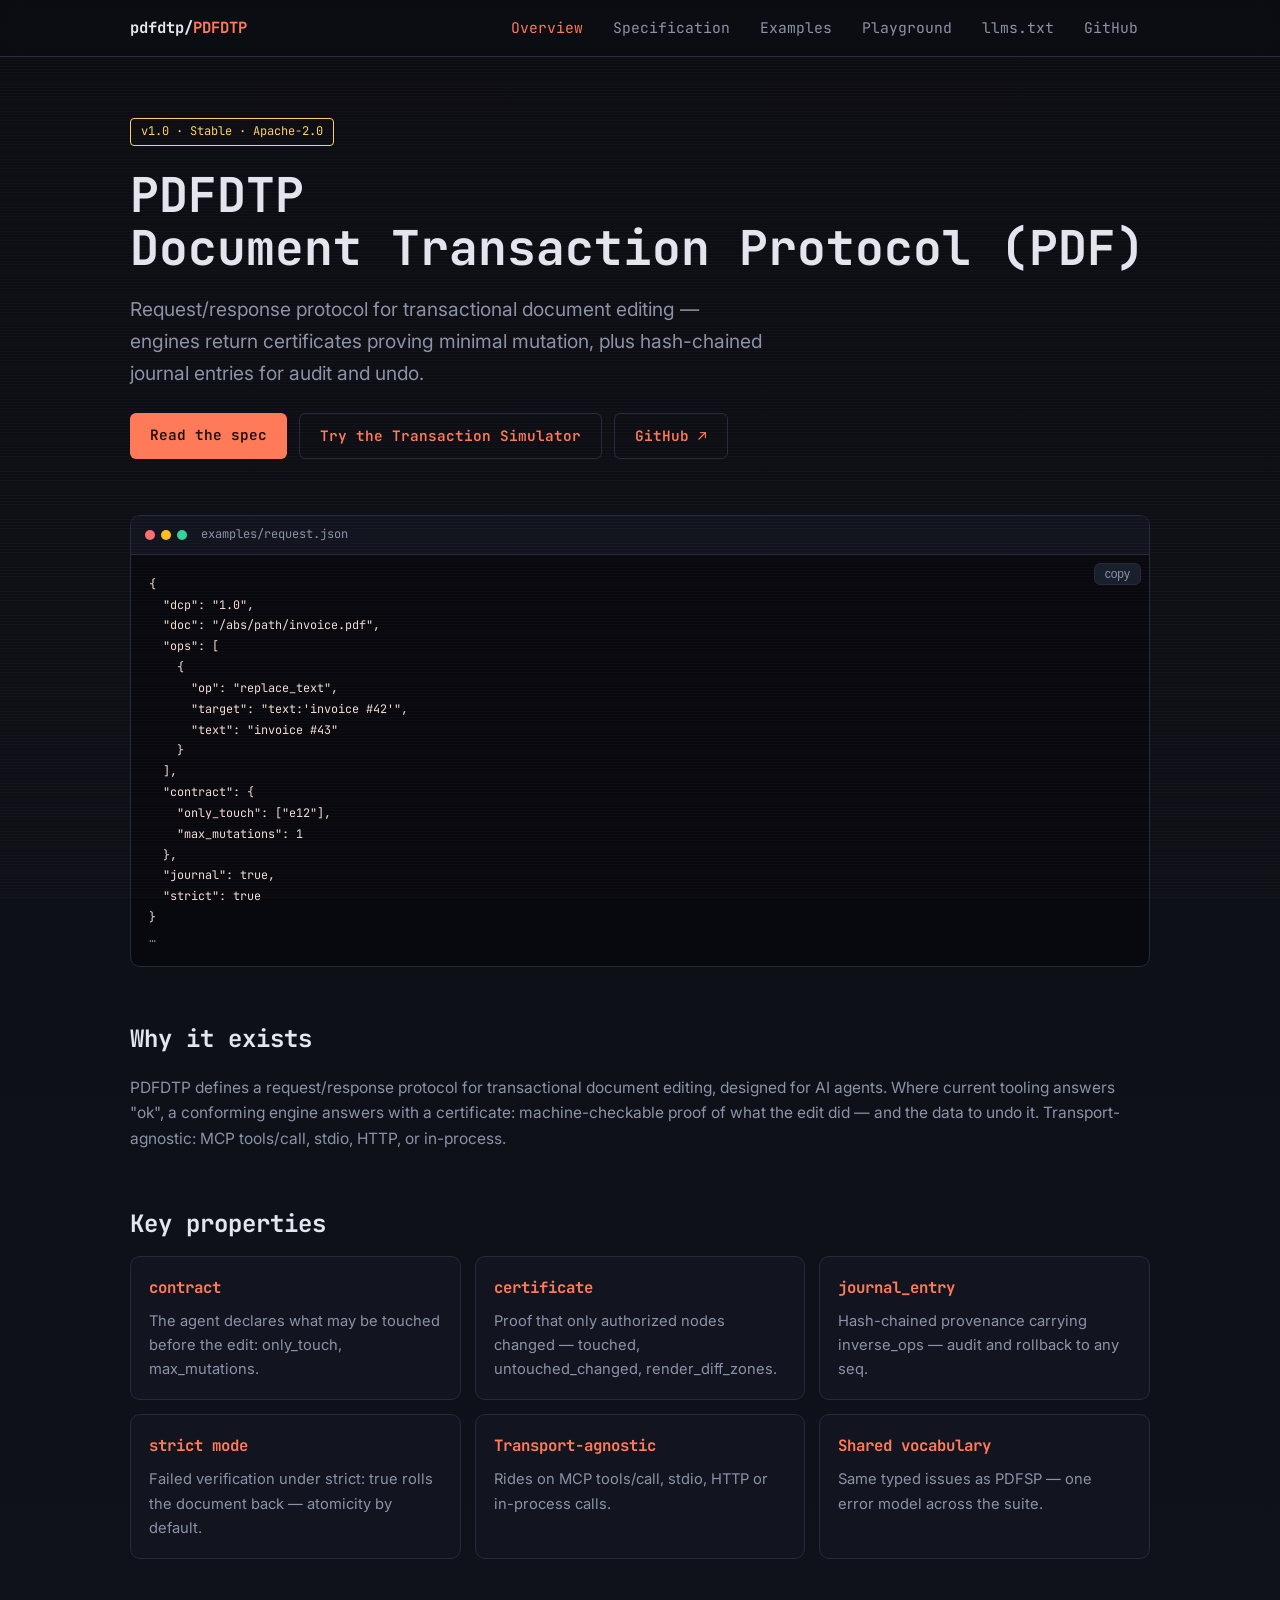
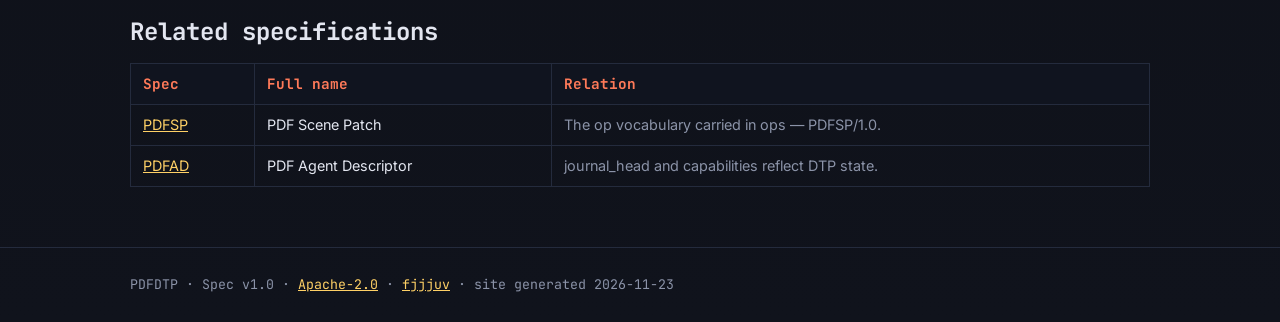
==== commit 1be3af65: "Remove pdfbadger mentions" ====
--- a/index.html
+++ b/index.html
@@ -6,6 +6,7 @@
 <meta name="keywords" content="PDF, transaction protocol, certificate, journal, audit, rollback, AI agents, MCP, specification, pdfdtp">
 <meta name="author" content="fjjjuv">
 <meta name="robots" content="index,follow,max-image-preview:large">
+
 <link rel="canonical" href="https://fjjjuv.github.io/pdfdtp/">
 <meta property="og:type" content="article"><meta property="og:title" content="Document Transaction Protocol (PDF) — PDFDTP specification">
 <meta property="og:description" content="Request/response protocol for transactional document editing — engines return certificates proving minimal mutation, plus hash-chained journal entries for audit and undo."><meta property="og:url" content="https://fjjjuv.github.io/pdfdtp/">
@@ -44,6 +45,6 @@
 <section class="wrap"><h2>Why it exists</h2><p class="mut">PDFDTP defines a request/response protocol for transactional document editing, designed for AI agents. Where current tooling answers "ok", a conforming engine answers with a certificate: machine-checkable proof of what the edit did — and the data to undo it. Transport-agnostic: MCP tools/call, stdio, HTTP, or in-process.</p>
 <h2>Key properties</h2><div class="grid"><div class="card"><h3>contract</h3><p>The agent declares what may be touched before the edit: only_touch, max_mutations.</p></div><div class="card"><h3>certificate</h3><p>Proof that only authorized nodes changed — touched, untouched_changed, render_diff_zones.</p></div><div class="card"><h3>journal_entry</h3><p>Hash-chained provenance carrying inverse_ops — audit and rollback to any seq.</p></div><div class="card"><h3>strict mode</h3><p>Failed verification under strict: true rolls the document back — atomicity by default.</p></div><div class="card"><h3>Transport-agnostic</h3><p>Rides on MCP tools/call, stdio, HTTP or in-process calls.</p></div><div class="card"><h3>Shared vocabulary</h3><p>Same typed issues as PDFSP — one error model across the suite.</p></div></div></section>
 <section class="wrap"><h2>Related specifications</h2><div class="tblwrap"><table><tr><th>Spec</th><th>Full name</th><th>Relation</th></tr><tr><td><a href="https://github.com/fjjjuv/pdfsp">PDFSP</a></td><td>PDF Scene Patch</td><td class="mut">The op vocabulary carried in ops — PDFSP/1.0.</td></tr><tr><td><a href="https://github.com/fjjjuv/pdfad">PDFAD</a></td><td>PDF Agent Descriptor</td><td class="mut">journal_head and capabilities reflect DTP state.</td></tr></table></div>
-<div class="card" style="margin-top:20px"><h3>Reference implementation</h3><p><a href="https://github.com/fjjjuv/pdfbadger">pdfbadger</a> — PDF engine for AI agents implementing this spec. Three repos, one suite: patch it, transact it, describe it.</p></div></section>
+</section>
 <footer><div class="wrap">PDFDTP · Spec v1.0 · <a href="https://github.com/fjjjuv/pdfdtp/blob/main/LICENSE">Apache-2.0</a> · <a href="https://github.com/fjjjuv">fjjjuv</a> · site generated 2026-11-23</div></footer>
 <script src="assets/main.js"></script></body></html>
